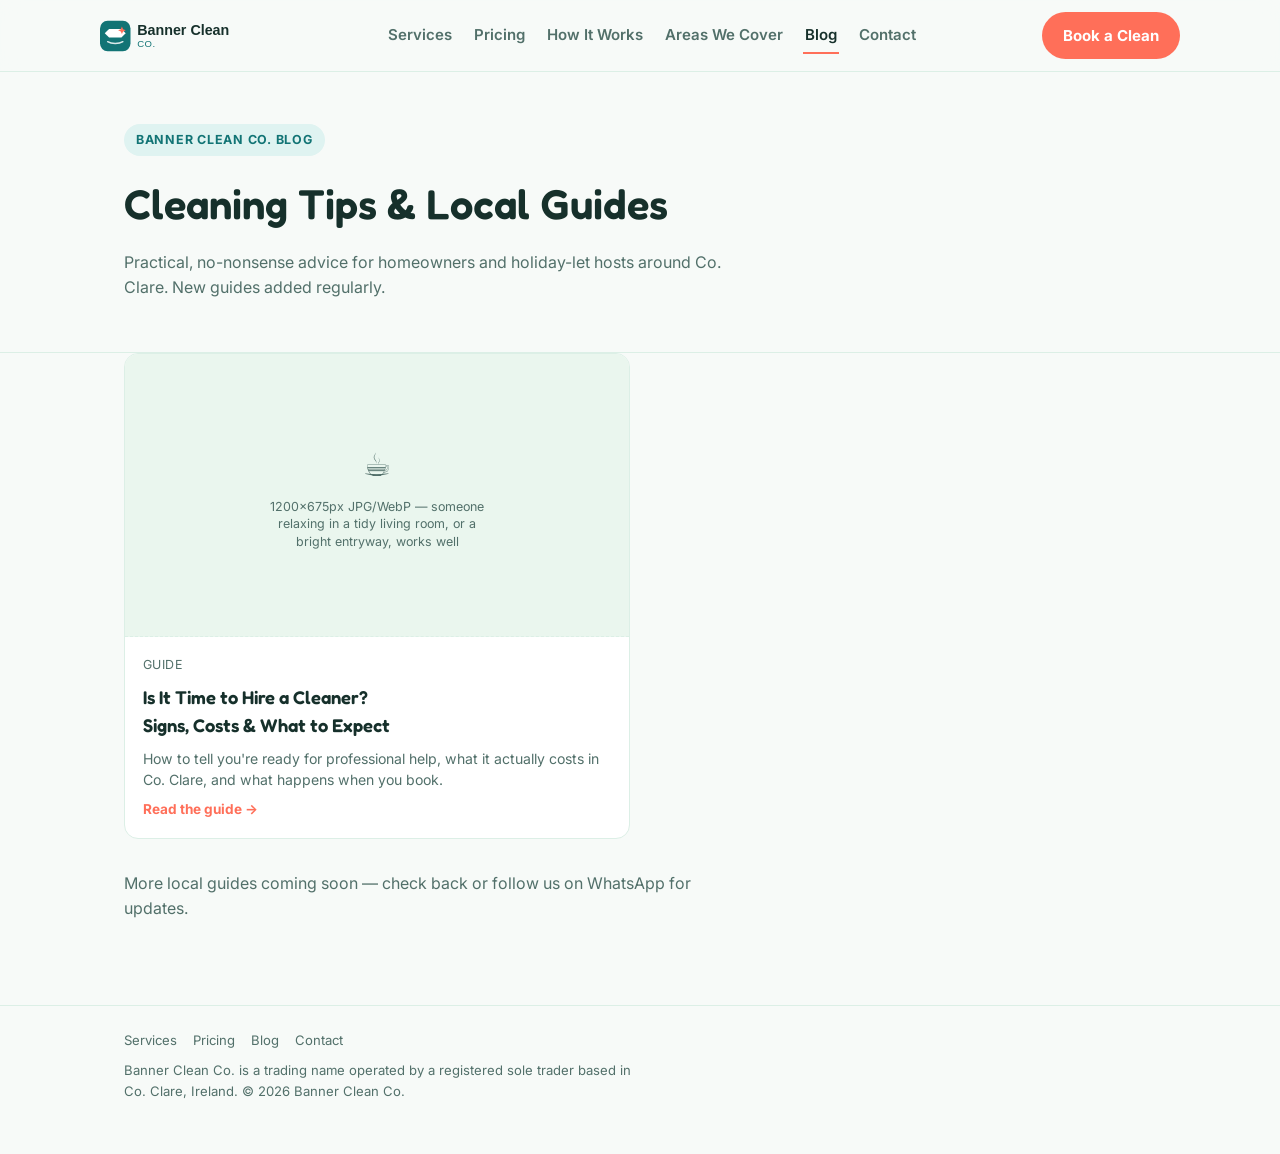
==== blog/index.html @ 98cdf92d "Add files via upload v1" ====
<!doctype html>
<html lang="en-IE">
<head>
<meta charset="utf-8">
<meta name="viewport" content="width=device-width, initial-scale=1">
<title>Cleaning Tips &amp; Local Guides | Banner Clean Co. Blog</title>
<meta name="description" content="Practical cleaning tips and local guides for homeowners and holiday-let hosts in Co. Clare, from Banner Clean Co.">
<link rel="canonical" href="https://bannercleanco.net/blog/">
<meta name="robots" content="index, follow">

<meta property="og:type" content="website">
<meta property="og:site_name" content="Banner Clean Co.">
<meta property="og:title" content="Cleaning Tips & Local Guides | Banner Clean Co. Blog">
<meta property="og:description" content="Practical cleaning tips and local guides for homeowners and holiday-let hosts in Co. Clare.">
<meta property="og:url" content="https://bannercleanco.net/blog/">

<link rel="icon" type="image/svg+xml" href="../assets/logo-mark.svg">
<link rel="preconnect" href="https://fonts.googleapis.com">
<link rel="preconnect" href="https://fonts.gstatic.com" crossorigin>
<link href="https://fonts.googleapis.com/css2?family=Fredoka:wght@500;600;700&family=Inter:wght@400;500;600;700&display=swap" rel="stylesheet">
<link rel="stylesheet" href="../assets/style.css">
</head>
<body>

<header class="site">
  <div class="wrap nav">
    <a href="../index.html" class="brand plain">
      <img src="../assets/logo.svg" alt="Banner Clean Co. logo" width="170" height="40">
    </a>
    <nav class="links" id="primaryNav" aria-label="Primary">
      <a href="../index.html#services">Services</a>
      <a href="../index.html#pricing">Pricing</a>
      <a href="../index.html#how-it-works">How It Works</a>
      <a href="../index.html#area">Areas We Cover</a>
      <a href="index.html" class="active">Blog</a>
      <a href="../index.html#contact">Contact</a>
    </nav>
    <div class="nav-actions">
      <a href="../index.html#pricing" class="btn btn-primary">Book a Clean</a>
      <button type="button" id="navToggle" class="nav-toggle" aria-expanded="false" aria-controls="primaryNav" aria-label="Open menu">☰</button>
    </div>
  </div>
</header>

<main>
  <section style="border-top:0; padding-bottom:20px;">
    <div class="wrap">
      <span class="kicker">Banner Clean Co. Blog</span>
      <h1 style="font-size:clamp(1.9rem,4vw,2.6rem);">Cleaning Tips &amp; Local Guides</h1>
      <p class="section-sub" style="margin-top:14px;">Practical, no-nonsense advice for homeowners and holiday-let hosts around Co. Clare. New guides added regularly.</p>
    </div>
  </section>

  <section style="padding-top:0;">
    <div class="wrap">
      <div class="blog-grid">
        <a class="blog-card" href="is-it-time-to-hire-a-cleaner-clare.html">
          <div class="img-placeholder" role="img" aria-label="Placeholder cover image showing someone relaxing in a clean, bright living room">
            <span class="ph-icon">☕</span>
            <small>1200×675px JPG/WebP — someone relaxing in a tidy living room, or a bright entryway, works well</small>
          </div>
          <div class="blog-card-body">
            <div class="blog-meta">Guide</div>
            <h2 style="font-size:1.15rem;">Is It Time to Hire a Cleaner? Signs, Costs &amp; What to Expect</h2>
            <p>How to tell you're ready for professional help, what it actually costs in Co. Clare, and what happens when you book.</p>
            <span class="read-more">Read the guide →</span>
          </div>
        </a>
      </div>
      <p class="section-sub" style="margin-top:32px;">More local guides coming soon — check back or follow us on WhatsApp for updates.</p>
    </div>
  </section>
</main>

<footer class="site" style="padding-bottom:40px;">
  <div class="wrap">
    <div>
      <div class="foot-links">
        <a href="../index.html#services">Services</a>
        <a href="../index.html#pricing">Pricing</a>
        <a href="index.html">Blog</a>
        <a href="../index.html#contact">Contact</a>
      </div>
      <p class="legal">Banner Clean Co. is a trading name operated by a registered sole trader based in Co. Clare, Ireland. &copy; <span id="year"></span> Banner Clean Co.</p>
    </div>
  </div>
</footer>
<script src="../assets/nav.js"></script>
<script>document.getElementById("year").textContent = new Date().getFullYear();</script>
</body>
</html>
---- assets/style.css ----
/* ==========================================================================
   Banner Clean Co. — shared site styles
   ========================================================================== */

:root{
  --bg:#F7FAF8;
  --surface:#FFFFFF;
  --surface-2:#EAF6EE;
  --text:#16302B;
  --text-muted:#52706A;
  --accent:#FF6F59;
  --accent-strong:#E85A45;
  --accent-contrast:#FFFFFF;
  --secondary:#127475;
  --secondary-soft:#DFF3F1;
  --danger:#C0392B;
  --danger-soft:#FBE4E1;
  --border:#DCEFE6;
  --shadow: 0 12px 30px -18px rgba(22,48,43,0.35);
  --radius-lg:22px;
  --radius-md:14px;
  --radius-sm:9px;
}

*{ box-sizing:border-box; }
html{ -webkit-text-size-adjust:100%; scroll-behavior:smooth; overflow-x:hidden; }
body{ overflow-x:hidden; }
/* keep the sticky header from covering a section's heading when jumping to an anchor */
section, .article-head{ scroll-margin-top:96px; }
body{
  margin:0;
  background:var(--bg);
  color:var(--text);
  font-family:"Inter", system-ui, -apple-system, "Segoe UI", sans-serif;
  line-height:1.55;
  -webkit-font-smoothing:antialiased;
}
h1,h2,h3,.display{
  font-family:"Fredoka","Inter",system-ui,sans-serif;
  font-weight:600;
  text-wrap:balance;
  margin:0;
  color:var(--text);
}
p{ margin:0 0 1em; }
a{ color:var(--secondary); }
a.plain{ color:inherit; text-decoration:none; }
button{ font-family:inherit; }
img,svg{ max-width:100%; display:block; }
:focus-visible{ outline:3px solid var(--accent); outline-offset:2px; border-radius:6px; }

.wrap{ max-width:1080px; margin:0 auto; padding:0 24px; }
.visually-hidden{ position:absolute; width:1px; height:1px; overflow:hidden; clip:rect(0,0,0,0); white-space:nowrap; }

@media (prefers-reduced-motion: reduce){
  html{ scroll-behavior:auto; }
  *{ animation-duration:0.001ms !important; transition-duration:0.001ms !important; }
}

/* ---------- Nav ---------- */
header.site{
  position:sticky; top:0; z-index:40;
  background:color-mix(in srgb, var(--bg) 90%, transparent);
  backdrop-filter:blur(10px);
  border-bottom:1px solid var(--border);
}
.nav{ display:flex; align-items:center; justify-content:space-between; padding:12px 0; gap:16px; }
.brand{ display:flex; align-items:center; gap:10px; text-decoration:none; }
.brand img{ height:38px; width:auto; }
nav.links{ display:flex; gap:18px; }
nav.links a{ text-decoration:none; font-weight:600; font-size:0.94rem; color:var(--text-muted); padding:6px 2px; border-bottom:2px solid transparent; white-space:nowrap; }
nav.links a:hover, nav.links a.active{ color:var(--text); border-color:var(--accent); }
.nav-actions{ display:flex; align-items:center; gap:10px; }
.nav-toggle{
  display:none; background:none; border:1px solid var(--border); border-radius:10px;
  width:42px; height:42px; align-items:center; justify-content:center;
  font-size:1.35rem; line-height:1; cursor:pointer; color:var(--text); flex:0 0 auto;
}
.cart-btn-label{ display:inline; }

.btn{
  display:inline-flex; align-items:center; justify-content:center; gap:8px;
  border-radius:999px; border:1px solid transparent; cursor:pointer; text-decoration:none;
  font-weight:700; font-size:0.94rem; padding:11px 20px; white-space:nowrap;
  transition:transform 0.15s ease, background 0.15s ease, border-color .15s ease;
}
.btn:active{ transform:scale(0.97); }
.btn-primary{ background:var(--accent); color:var(--accent-contrast); }
.btn-primary:hover{ background:var(--accent-strong); }
.btn-ghost{ background:transparent; color:var(--text); border-color:var(--border); }
.btn-ghost:hover{ border-color:var(--accent); }
.btn-sm{ padding:7px 13px; font-size:0.82rem; }
.btn-block{ width:100%; }
.btn[disabled]{ opacity:0.5; cursor:not-allowed; }

.cart-btn{ position:relative; }
.cart-badge{
  position:absolute; top:-6px; right:-6px; background:var(--danger); color:#fff;
  font-size:0.68rem; font-weight:700; min-width:18px; height:18px; border-radius:999px;
  display:flex; align-items:center; justify-content:center; padding:0 4px;
}

/* ---------- Hero ---------- */
.hero{ padding:56px 0 48px; }
.hero-inner{ display:grid; grid-template-columns:1.05fr 0.95fr; gap:44px; align-items:center; }
.kicker{
  display:inline-block; font-size:0.78rem; font-weight:700; letter-spacing:0.06em; text-transform:uppercase;
  color:var(--secondary); background:var(--secondary-soft); padding:6px 12px; border-radius:999px; margin-bottom:16px;
}
.hero h1{ font-size:clamp(2rem, 4vw, 2.9rem); letter-spacing:-0.01em; }
.hero p.lead{ color:var(--text-muted); font-size:1.08rem; max-width:48ch; margin:16px 0 26px; }
.hero-actions{ display:flex; gap:14px; flex-wrap:wrap; }
.trust-row{ display:flex; flex-wrap:wrap; gap:10px 22px; margin-top:26px; font-size:0.85rem; color:var(--text-muted); }
.trust-row span{ display:flex; align-items:center; gap:6px; }
.trust-row span::before{ content:"✓"; color:var(--secondary); font-weight:700; }

/* image placeholder block — swap for a real <img> once you have photos */
.img-placeholder{
  border:2px dashed var(--border); border-radius:var(--radius-lg); background:var(--surface-2);
  display:flex; flex-direction:column; align-items:center; justify-content:center; text-align:center;
  color:var(--text-muted); gap:8px; padding:24px; aspect-ratio:4/3; width:100%;
}
.img-placeholder .ph-icon{ font-size:2rem; }
.img-placeholder small{ max-width:28ch; font-size:0.78rem; line-height:1.4; }

/* ---------- Generic sections ---------- */
section{ padding:52px 0; border-top:1px solid var(--border); }
.section-title{ font-size:clamp(1.5rem,2.6vw,2rem); letter-spacing:-0.01em; margin-bottom:10px; }
.section-sub{ color:var(--text-muted); margin-bottom:32px; max-width:60ch; }

/* ---------- Service / pricing cards ---------- */
.cards-grid{ display:grid; grid-template-columns:repeat(2,1fr); gap:18px; }
.svc-card{
  background:var(--surface); border:1px solid var(--border); border-radius:var(--radius-md);
  padding:22px; display:flex; flex-direction:column; gap:10px;
}
.svc-card h3{ font-size:1.08rem; }
.svc-card p{ color:var(--text-muted); font-size:0.92rem; margin:0; }
.price-line{ display:flex; justify-content:space-between; align-items:center; margin-top:auto; padding-top:8px; border-top:1px dashed var(--border); gap:10px; }
.svc-card .price{ font-weight:700; font-family:"Fredoka",sans-serif; color:var(--secondary); }

.option-row{ display:flex; align-items:center; padding:10px 0; border-bottom:1px solid var(--border); gap:14px; }
.option-row:last-child{ border-bottom:0; }
.option-row > div:first-child{ flex:1 1 auto; min-width:0; }
.option-name{ font-weight:600; font-size:0.95rem; }
.option-desc{ color:var(--text-muted); font-size:0.82rem; margin-top:2px; }
.option-price{ font-weight:700; white-space:nowrap; font-family:"Fredoka",sans-serif; flex:0 0 64px; text-align:right; }
.option-row .btn{ flex:0 0 auto; min-width:148px; }

.bundle-card{
  background:linear-gradient(160deg, var(--secondary-soft), var(--surface) 60%);
  border:1px solid var(--border); border-radius:var(--radius-lg); padding:22px;
}
.bundle-card h3{ font-size:1.1rem; margin-bottom:6px; }
.bundle-card .save-tag{ display:inline-block; background:var(--accent); color:#fff; font-size:0.72rem; font-weight:700; padding:3px 10px; border-radius:999px; margin-bottom:10px; }

.steps-grid{ display:grid; grid-template-columns:repeat(3,1fr); gap:20px; }
.step-card{ background:var(--surface); border:1px solid var(--border); border-radius:var(--radius-md); padding:22px; display:flex; flex-direction:column; gap:10px; }
.step-num{ width:32px; height:32px; border-radius:50%; background:var(--secondary-soft); color:var(--secondary); font-weight:700; font-family:"Fredoka",sans-serif; display:flex; align-items:center; justify-content:center; font-size:0.9rem; }
.step-card p{ color:var(--text-muted); font-size:0.94rem; margin:0; }

.area-tags{ display:flex; flex-wrap:wrap; gap:8px; }
.area-tags span{ background:var(--surface-2); color:var(--secondary); border-radius:999px; padding:6px 14px; font-size:0.86rem; font-weight:600; }

/* ---------- Blog teaser + listing ---------- */
.blog-grid{ display:grid; grid-template-columns:repeat(2,1fr); gap:20px; }
.blog-card{ background:var(--surface); border:1px solid var(--border); border-radius:var(--radius-md); overflow:hidden; text-decoration:none; color:inherit; display:flex; flex-direction:column; }
.blog-card .img-placeholder{ border-radius:0; border-width:0 0 1px; aspect-ratio:16/9; }
.blog-card .blog-card-body{ padding:18px; display:flex; flex-direction:column; gap:8px; }
.blog-card h3{ font-size:1.02rem; }
.blog-card p{ color:var(--text-muted); font-size:0.88rem; margin:0; }
.blog-card .read-more{ font-weight:700; color:var(--accent); font-size:0.85rem; margin-top:auto; }
.blog-meta{ font-size:0.78rem; color:var(--text-muted); text-transform:uppercase; letter-spacing:0.04em; }

/* ---------- Article prose ---------- */
.article-head{ padding:44px 0 20px; }
.article-head .kicker{ margin-bottom:14px; }
.article-head h1{ font-size:clamp(1.9rem,4vw,2.6rem); }
.article-meta{ color:var(--text-muted); font-size:0.88rem; margin-top:14px; }
.prose{ max-width:72ch; margin:0 auto; }
.prose h2{ font-size:1.4rem; margin-top:2.2em; margin-bottom:0.6em; }
.prose h3{ font-size:1.12rem; margin-top:1.6em; margin-bottom:0.5em; }
.prose p{ margin-bottom:1.1em; }
.prose ul, .prose ol{ margin:0 0 1.2em; padding-left:1.3em; }
.prose li{ margin-bottom:0.5em; }
.prose a{ text-decoration:underline; text-underline-offset:2px; }
.prose blockquote{ border-left:3px solid var(--secondary); margin:1.6em 0; padding:2px 0 2px 18px; color:var(--text-muted); font-style:italic; }
.prose .img-placeholder{ margin:1.6em 0; }
.cta-box{ background:var(--surface-2); border:1px solid var(--border); border-radius:var(--radius-md); padding:22px; margin:2em 0; display:flex; flex-wrap:wrap; align-items:center; gap:16px; justify-content:space-between; }
.cta-box p{ margin:0; font-weight:600; }

/* ---------- Cart bar (mobile-first sticky) ---------- */
.cart-bar{
  position:fixed; left:0; right:0; bottom:0; z-index:50;
  background:var(--surface); border-top:1px solid var(--border);
  box-shadow:0 -12px 24px -20px rgba(0,0,0,0.35);
  padding:12px 20px; display:none; align-items:center; justify-content:space-between; gap:14px;
  padding-bottom:calc(12px + env(safe-area-inset-bottom, 0px));
}
.cart-bar.show{ display:flex; }
.cart-bar-total{ font-weight:700; }
.cart-bar-total small{ display:block; color:var(--text-muted); font-weight:500; font-size:0.75rem; }

/* ---------- Modal / overlay ---------- */
.overlay{
  position:fixed; inset:0; background:rgba(15,30,26,0.5); backdrop-filter:blur(2px);
  display:none; align-items:flex-end; justify-content:center; z-index:60; padding:0;
}
.overlay.show{ display:flex; }
.panel{
  background:var(--bg); width:100%; max-width:520px; max-height:92vh; overflow-y:auto;
  border-radius:22px 22px 0 0; padding:24px; box-shadow:var(--shadow);
  padding-bottom:calc(24px + env(safe-area-inset-bottom, 0px));
}
@media (min-width:640px){
  .overlay{ align-items:center; padding:24px; }
  .panel{ border-radius:var(--radius-lg); padding-bottom:24px; }
}
.panel-head{ display:flex; align-items:center; justify-content:space-between; margin-bottom:18px; }
.panel-head h2{ font-size:1.3rem; }
.icon-btn{ background:none; border:0; cursor:pointer; font-size:1.3rem; color:var(--text-muted); line-height:1; padding:4px; }
.icon-btn:hover{ color:var(--text); }

.svc-picker-group{ margin-bottom:22px; }
.svc-picker-group h4{ font-size:0.8rem; text-transform:uppercase; letter-spacing:0.05em; color:var(--secondary); margin-bottom:10px; }
.svc-pick-row{ display:flex; justify-content:space-between; align-items:center; gap:10px; padding:10px 0; border-bottom:1px solid var(--border); }
.svc-pick-row:last-child{ border-bottom:0; }
.svc-pick-name{ font-weight:600; font-size:0.92rem; }
.svc-pick-price{ color:var(--text-muted); font-size:0.82rem; }
.qty-stepper{ display:flex; align-items:center; border:1px solid var(--border); border-radius:999px; }
.qty-stepper button{ width:32px; height:32px; border:0; background:transparent; cursor:pointer; font-size:1.05rem; color:var(--text); }
.qty-stepper span{ min-width:18px; text-align:center; font-weight:700; font-size:0.88rem; }

.cart-line{ display:flex; gap:12px; padding:12px 0; border-bottom:1px solid var(--border); align-items:center; }
.cart-line-name{ font-weight:600; font-size:0.95rem; }
.cart-line-price{ color:var(--text-muted); font-size:0.85rem; }
.cart-line-remove{ background:none; border:0; color:var(--danger); font-size:0.8rem; font-weight:700; cursor:pointer; padding:0; }
.cart-empty{ color:var(--text-muted); text-align:center; padding:32px 0; }

.totals-row{ display:flex; justify-content:space-between; padding:6px 0; font-size:0.95rem; }
.totals-row.grand{ font-weight:700; font-size:1.1rem; border-top:1px solid var(--border); margin-top:8px; padding-top:14px; }

.field{ margin-bottom:16px; }
.field label{ display:block; font-weight:600; font-size:0.88rem; margin-bottom:6px; }
.field input, .field textarea{
  width:100%; padding:11px 13px; border-radius:var(--radius-sm); border:1px solid var(--border);
  background:var(--surface); color:var(--text); font-size:0.95rem; font-family:inherit;
}
.field input:focus, .field textarea:focus{ border-color:var(--accent); }
.field.error input, .field.error textarea{ border-color:var(--danger); }
.field .err-msg{ color:var(--danger); font-size:0.78rem; margin-top:4px; display:none; }
.field.error .err-msg{ display:block; }
textarea{ resize:vertical; min-height:64px; }
.field-hint{ color:var(--text-muted); font-size:0.78rem; margin-top:4px; }

.confirm-icon{
  width:56px; height:56px; border-radius:50%; background:var(--secondary-soft); color:var(--secondary);
  display:flex; align-items:center; justify-content:center; font-size:1.6rem; margin-bottom:14px;
}
.confirm-order-num{
  background:var(--surface-2); border-radius:var(--radius-sm); padding:12px 14px; margin:14px 0;
  display:flex; justify-content:space-between; align-items:center;
}
.confirm-order-num .val{ font-weight:700; font-size:1.05rem; font-family:"Fredoka",sans-serif; }

/* ---------- Contact / footer ---------- */
.contact-grid{ display:grid; grid-template-columns:repeat(2,1fr); gap:20px; }
.contact-card{ background:var(--surface); border:1px solid var(--border); border-radius:var(--radius-md); padding:20px; }
.contact-card h3{ font-size:0.82rem; text-transform:uppercase; letter-spacing:0.05em; color:var(--secondary); font-weight:700; margin-bottom:8px; }
.contact-card p{ margin:0; font-size:0.98rem; }
.whatsapp-link{ color:var(--accent); font-weight:700; text-decoration:none; }
.whatsapp-link:hover{ text-decoration:underline; }

footer.site{ border-top:1px solid var(--border); padding:24px 0 90px; color:var(--text-muted); font-size:0.82rem; }
footer.site .wrap{ display:flex; justify-content:space-between; gap:16px; flex-wrap:wrap; }
footer.site .foot-links{ display:flex; gap:16px; flex-wrap:wrap; }
footer.site .foot-links a{ color:var(--text-muted); text-decoration:none; }
footer.site .foot-links a:hover{ color:var(--text); }
footer.site .legal{ max-width:64ch; margin-top:10px; }

@media (max-width:960px){
  .hero-inner{ grid-template-columns:1fr; }
  .cards-grid{ grid-template-columns:1fr; }
  .steps-grid{ grid-template-columns:1fr; }
  .contact-grid{ grid-template-columns:1fr; }
  .blog-grid{ grid-template-columns:1fr; }

  /* ---- mobile nav: collapsible dropdown instead of a hidden menu ---- */
  .nav{ flex-wrap:wrap; }
  .nav-toggle{ display:inline-flex; order:3; }
  .nav-actions{ order:2; gap:8px; }
  .nav-actions .btn-primary{ display:none; } /* "Book a Clean" — reachable via the Pricing link in the menu */
  .cart-btn-label{ display:none; } /* keep just the basket icon + badge to save space */
  nav.links{
    display:none;
    flex-direction:column;
    width:100%;
    order:4;
    gap:0;
    margin-top:10px;
    padding-top:6px;
    border-top:1px solid var(--border);
  }
  nav.links.open{ display:flex; }
  nav.links a{ padding:13px 4px; border-bottom:1px solid var(--border); }
  nav.links a:last-child{ border-bottom:0; }
}

@media (max-width:420px){
  .brand img{ height:32px; }
}

/* ---- pricing rows: stack the button on its own line on narrow phones ---- */
@media (max-width:560px){
  .option-row{ flex-wrap:wrap; row-gap:10px; }
  .option-row > div:first-child{ flex:1 1 100%; }
  .option-price{ flex:0 0 auto; text-align:left; }
  .option-row .btn{ flex:1 1 auto; min-width:0; margin-left:auto; }
}
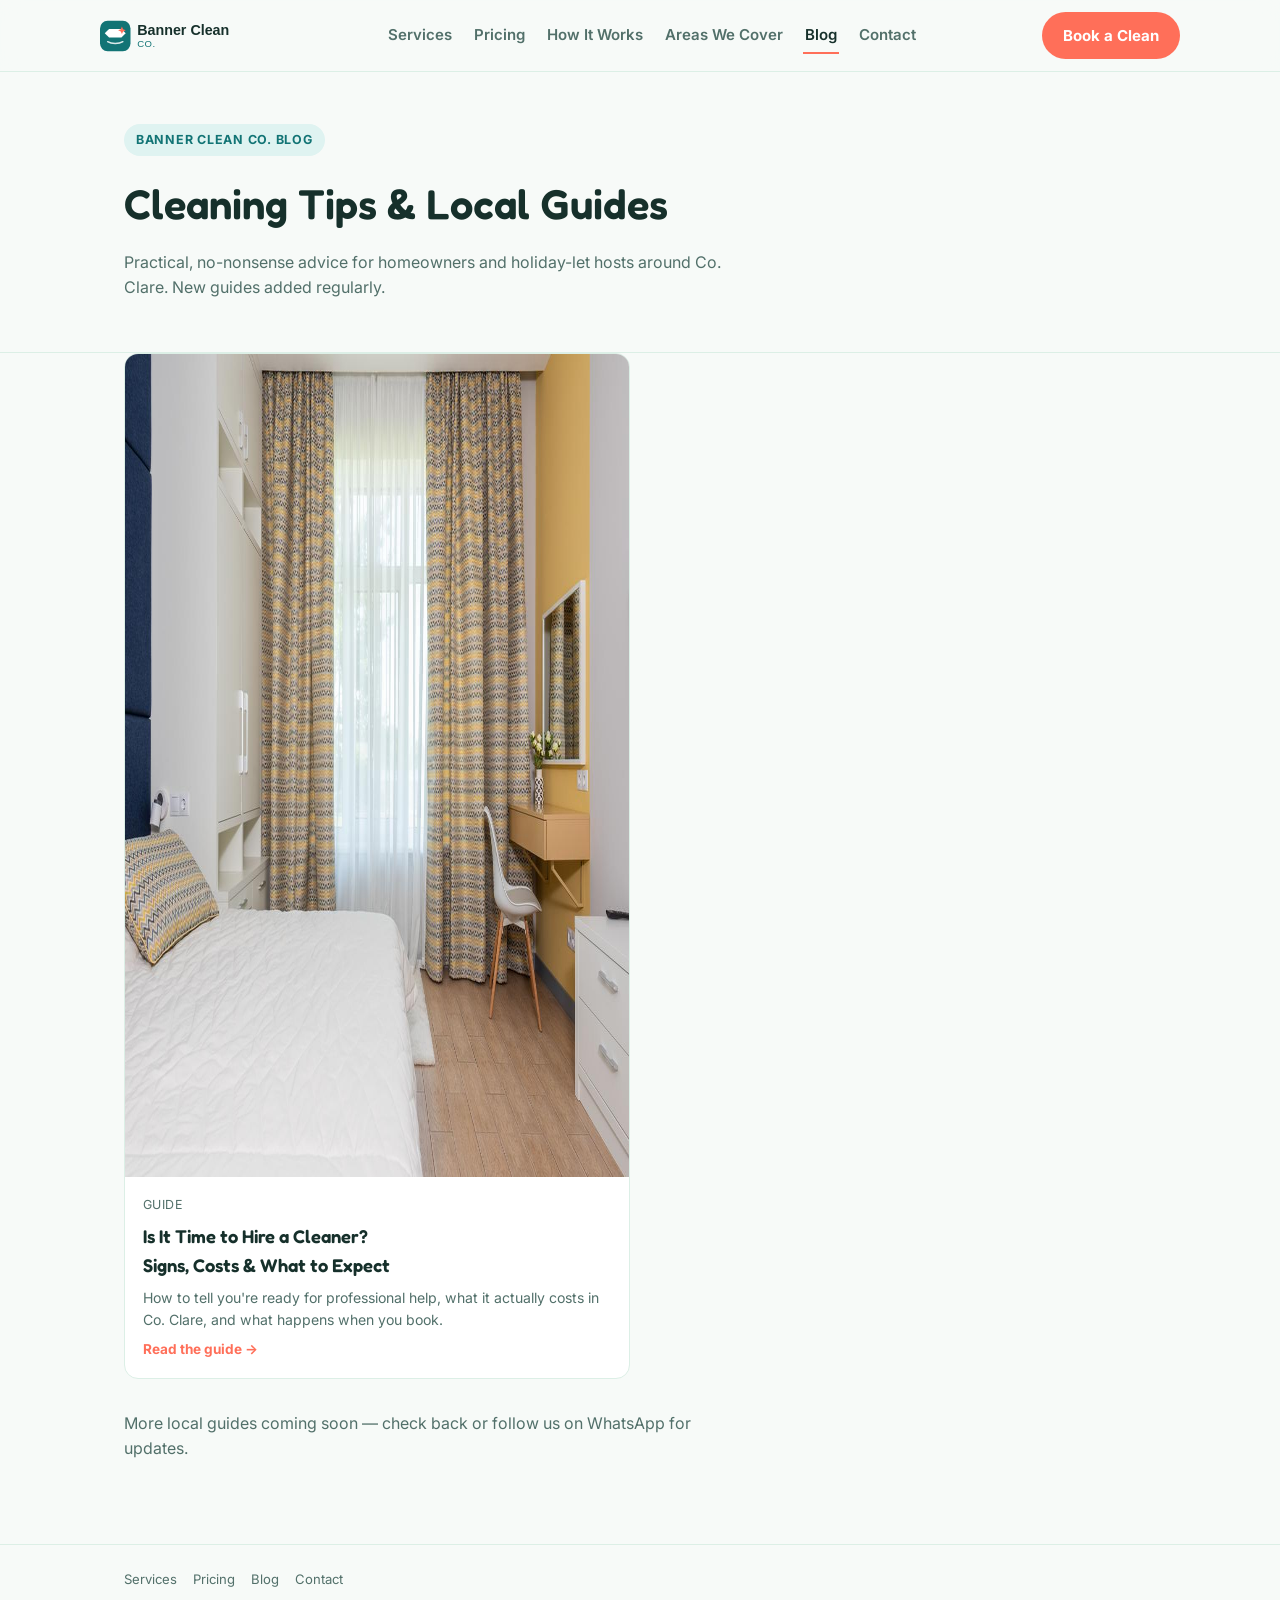
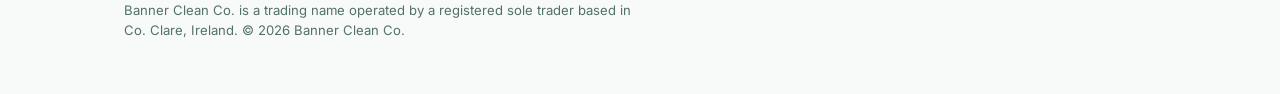
==== commit 54bd770a: "Add files via upload" ====
--- a/blog/index.html
+++ b/blog/index.html
@@ -55,10 +55,7 @@
     <div class="wrap">
       <div class="blog-grid">
         <a class="blog-card" href="is-it-time-to-hire-a-cleaner-clare.html">
-          <div class="img-placeholder" role="img" aria-label="Placeholder cover image showing someone relaxing in a clean, bright living room">
-            <span class="ph-icon">☕</span>
-            <small>1200×675px JPG/WebP — someone relaxing in a tidy living room, or a bright entryway, works well</small>
-          </div>
+          <img class="blog-card-photo" src="[data-uri]" width="1200" height="823" alt="Freshly cleaned, bright bedroom — the standard of clean Banner Clean Co. delivers across Co. Clare" title="Banner Clean Co. — is it time to hire a cleaner?" loading="lazy">
           <div class="blog-card-body">
             <div class="blog-meta">Guide</div>
             <h2 style="font-size:1.15rem;">Is It Time to Hire a Cleaner? Signs, Costs &amp; What to Expect</h2>
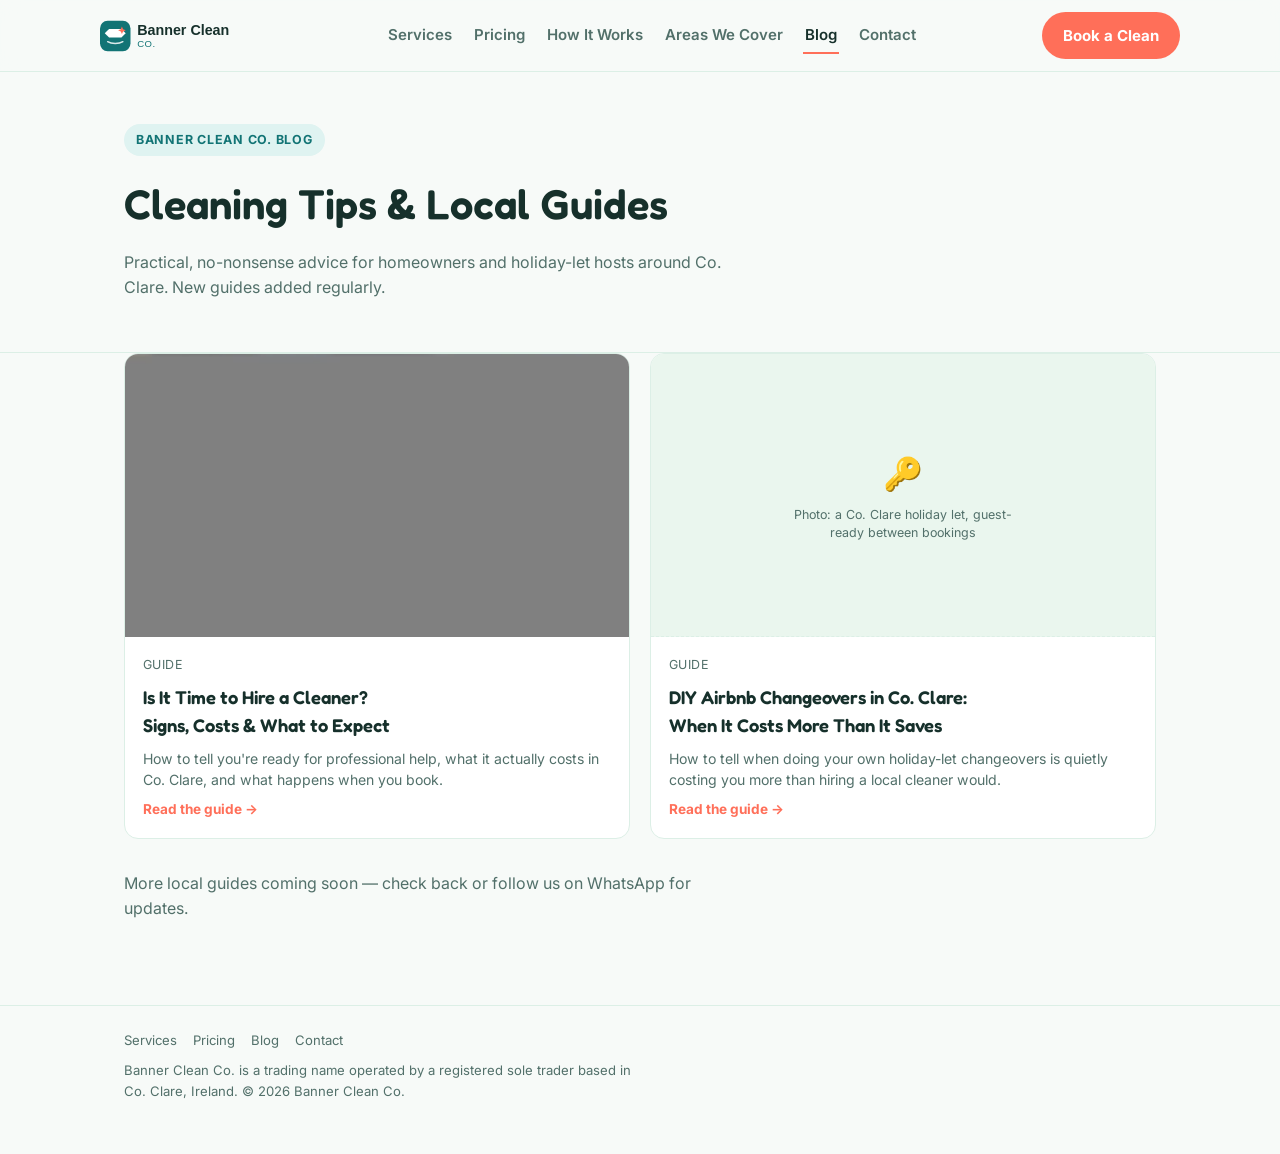
==== commit 0a4991bc: "Update index.html" ====
--- a/blog/index.html
+++ b/blog/index.html
@@ -55,11 +55,23 @@
     <div class="wrap">
       <div class="blog-grid">
         <a class="blog-card" href="is-it-time-to-hire-a-cleaner-clare.html">
-          <img class="blog-card-photo" src="[data-uri]" width="1200" height="823" alt="Freshly cleaned, bright bedroom — the standard of clean Banner Clean Co. delivers across Co. Clare" title="Banner Clean Co. — is it time to hire a cleaner?" loading="lazy">
+          <img class="blog-card-photo" src="[data-uri]" alt="Freshly cleaned, bright bedroom — the standard of clean Banner Clean Co. delivers across Co. Clare" title="Banner Clean Co. — is it time to hire a cleaner?" width="1200" height="823" loading="lazy">
           <div class="blog-card-body">
             <div class="blog-meta">Guide</div>
             <h2 style="font-size:1.15rem;">Is It Time to Hire a Cleaner? Signs, Costs &amp; What to Expect</h2>
             <p>How to tell you're ready for professional help, what it actually costs in Co. Clare, and what happens when you book.</p>
+            <span class="read-more">Read the guide →</span>
+          </div>
+        </a>
+        <a class="blog-card" href="airbnb-changeover-cleaning-costs-co-clare.html">
+          <div class="img-placeholder">
+            <span class="ph-icon">🔑</span>
+            <small>Photo: a Co. Clare holiday let, guest-ready between bookings</small>
+          </div>
+          <div class="blog-card-body">
+            <div class="blog-meta">Guide</div>
+            <h2 style="font-size:1.15rem;">DIY Airbnb Changeovers in Co. Clare: When It Costs More Than It Saves</h2>
+            <p>How to tell when doing your own holiday-let changeovers is quietly costing you more than hiring a local cleaner would.</p>
             <span class="read-more">Read the guide →</span>
           </div>
         </a>
--- a/assets/style.css
+++ b/assets/style.css
@@ -122,6 +122,20 @@
 }
 .img-placeholder .ph-icon{ font-size:2rem; }
 .img-placeholder small{ max-width:28ch; font-size:0.78rem; line-height:1.4; }
+
+/* real photos (embedded inline as data URIs — no separate image files/folders) */
+/* height:auto is required here to override the width/height HTML attributes on
+   the <img> tags (kept only to prevent layout shift before the image paints) —
+   without it the browser locks in the raw photo's own height and ignores aspect-ratio. */
+.hero-photo{
+  width:100%; height:auto; aspect-ratio:4/3; object-fit:cover; display:block;
+  border-radius:var(--radius-lg); box-shadow:var(--shadow);
+}
+.blog-card-photo{ width:100%; height:auto; aspect-ratio:16/9; object-fit:cover; display:block; }
+.article-cover-photo{
+  width:100%; height:auto; aspect-ratio:16/9; object-fit:cover; display:block;
+  border-radius:var(--radius-lg); margin:1.6em 0;
+}
 
 /* ---------- Generic sections ---------- */
 section{ padding:52px 0; border-top:1px solid var(--border); }
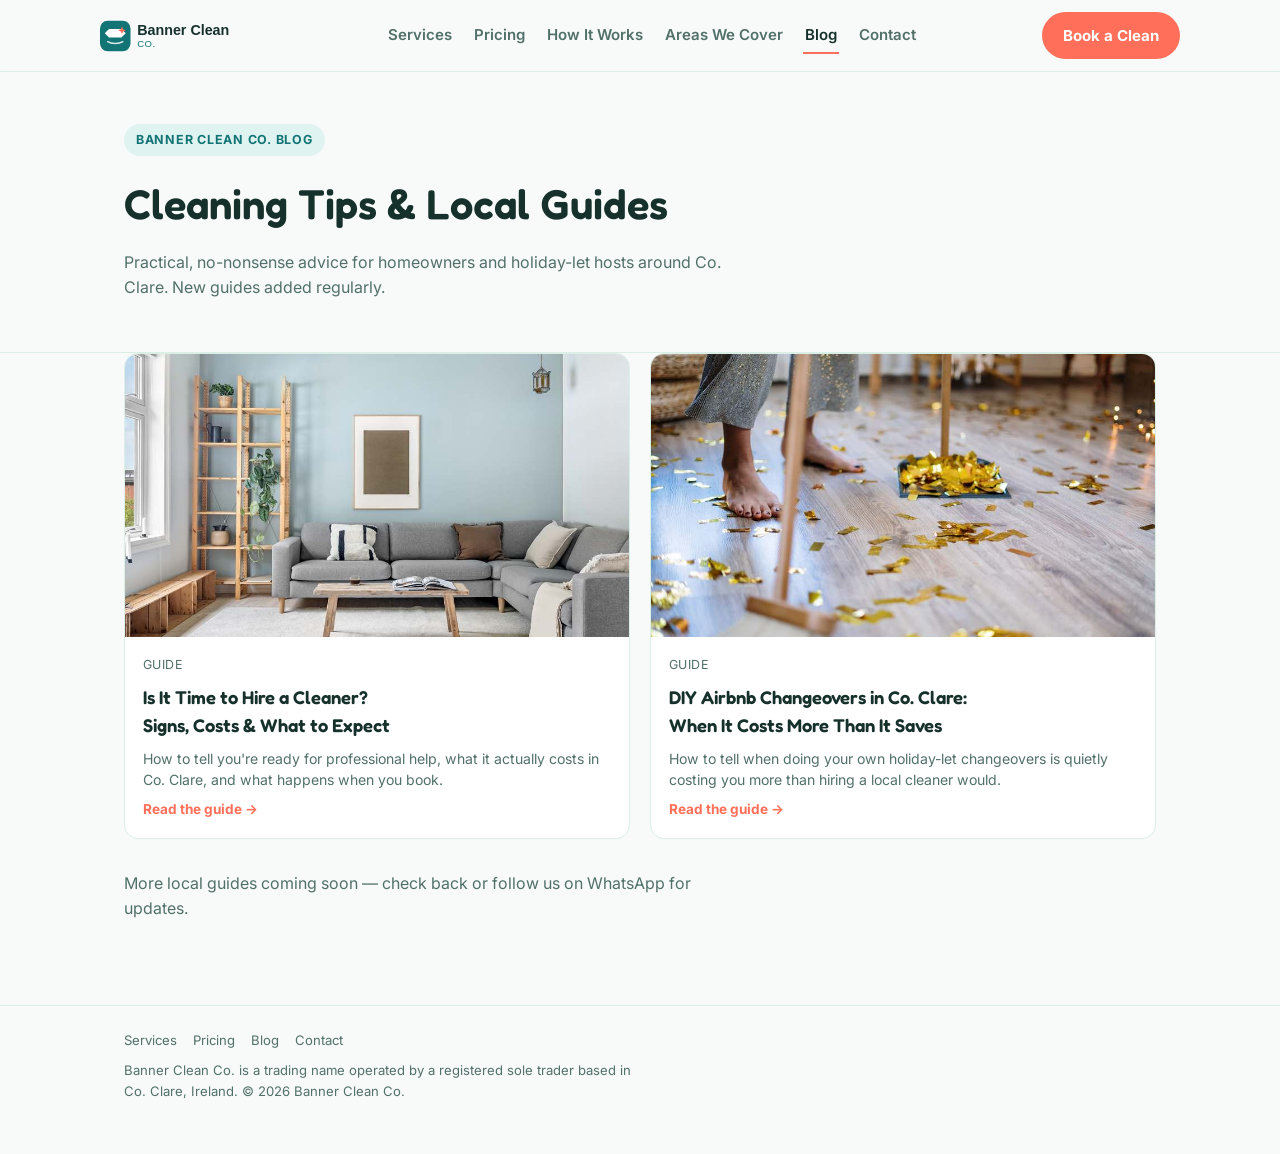
==== commit 864f6d4a: "Rename index to index.html" ====
--- a/blog/index.html
+++ b/blog/index.html
@@ -55,7 +55,7 @@
     <div class="wrap">
       <div class="blog-grid">
         <a class="blog-card" href="is-it-time-to-hire-a-cleaner-clare.html">
-          <img class="blog-card-photo" src="[data-uri]" alt="Freshly cleaned, bright bedroom — the standard of clean Banner Clean Co. delivers across Co. Clare" title="Banner Clean Co. — is it time to hire a cleaner?" width="1200" height="823" loading="lazy">
+          <img class="blog-card-photo" src="[data-uri]" alt="Bright, tidy living room — the standard of clean Banner Clean Co. delivers across Co. Clare" title="Banner Clean Co. — is it time to hire a cleaner?" width="900" height="600" loading="lazy">
           <div class="blog-card-body">
             <div class="blog-meta">Guide</div>
             <h2 style="font-size:1.15rem;">Is It Time to Hire a Cleaner? Signs, Costs &amp; What to Expect</h2>
@@ -64,10 +64,7 @@
           </div>
         </a>
         <a class="blog-card" href="airbnb-changeover-cleaning-costs-co-clare.html">
-          <div class="img-placeholder">
-            <span class="ph-icon">🔑</span>
-            <small>Photo: a Co. Clare holiday let, guest-ready between bookings</small>
-          </div>
+          <img class="blog-card-photo" src="[data-uri]" alt="Sweeping up after a stay — thorough changeover cleaning from Banner Clean Co." title="Banner Clean Co. — Airbnb changeover cleaning" width="900" height="600" loading="lazy">
           <div class="blog-card-body">
             <div class="blog-meta">Guide</div>
             <h2 style="font-size:1.15rem;">DIY Airbnb Changeovers in Co. Clare: When It Costs More Than It Saves</h2>
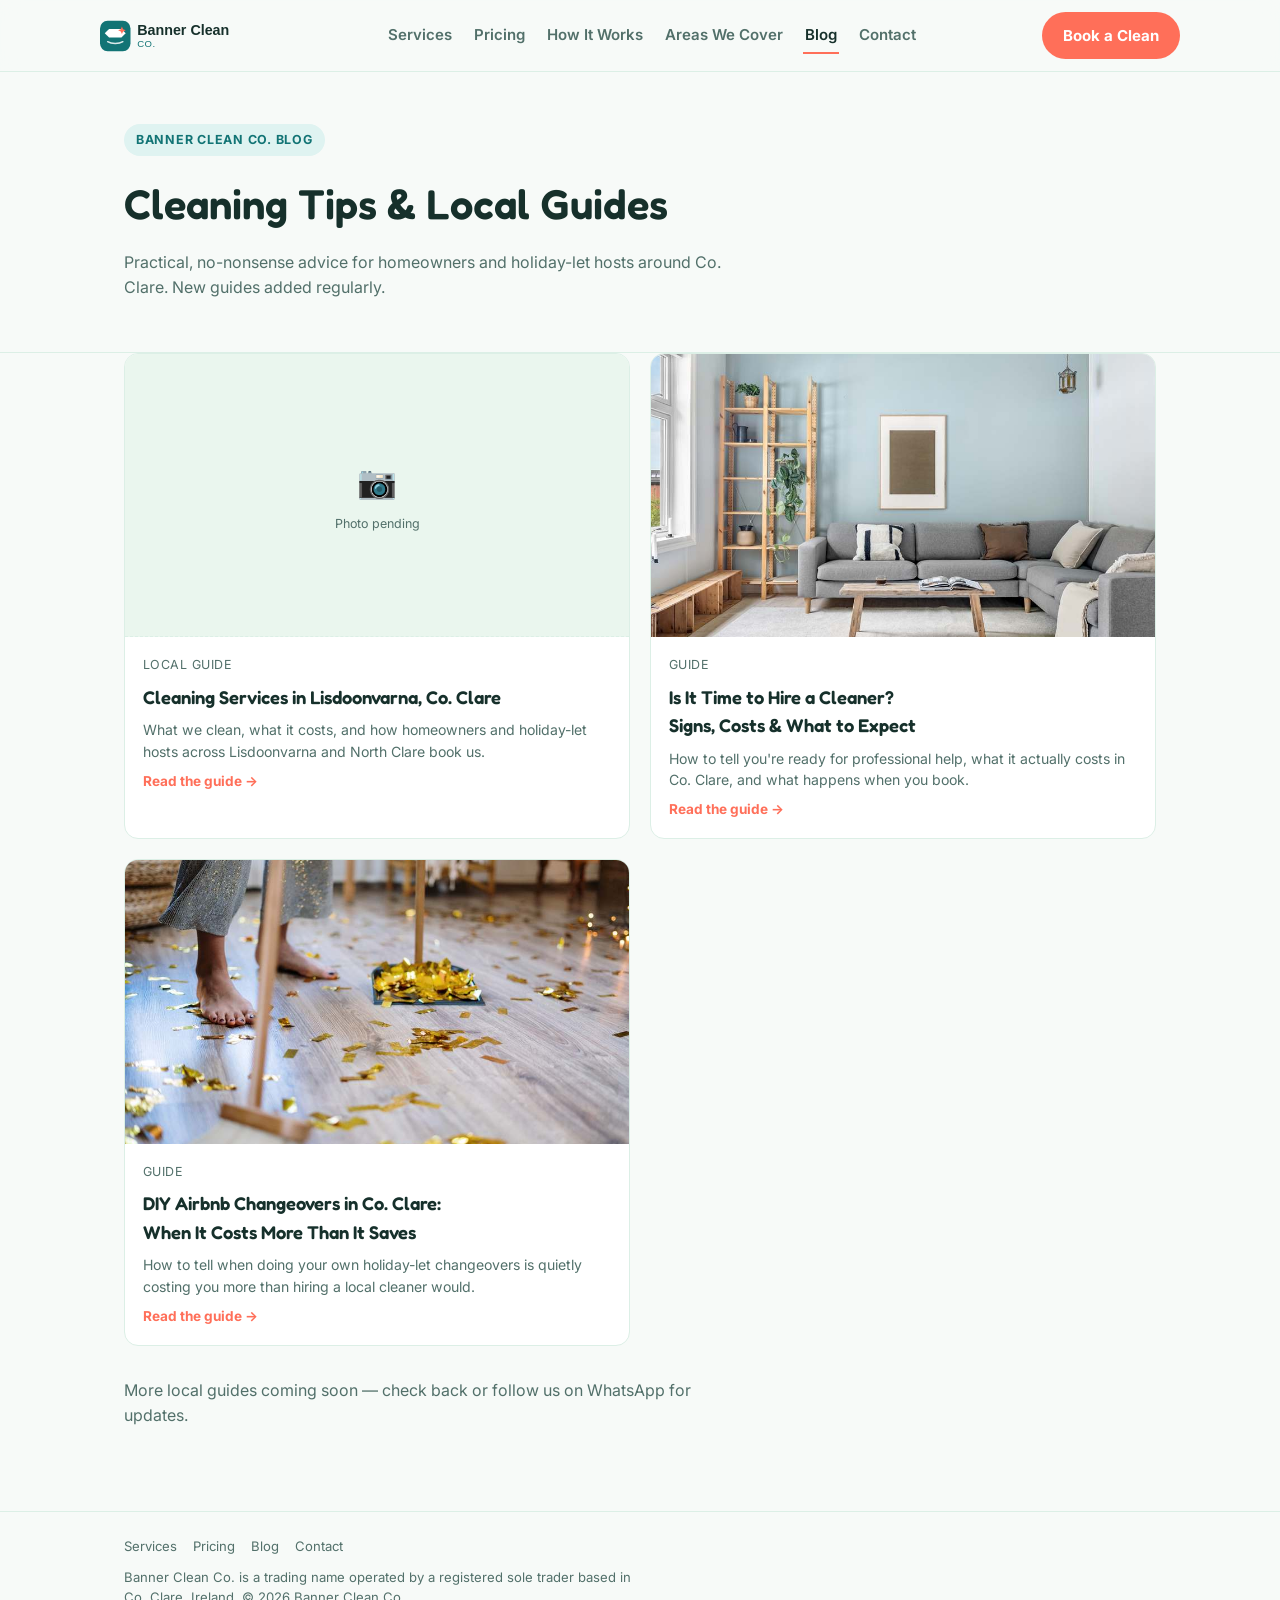
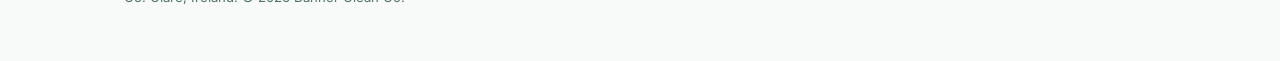
==== commit a28c5006: "Rename blog-index.html to index.html" ====
--- a/blog/index.html
+++ b/blog/index.html
@@ -54,6 +54,18 @@
   <section style="padding-top:0;">
     <div class="wrap">
       <div class="blog-grid">
+        <a class="blog-card" href="cleaning-services-lisdoonvarna.html">
+          <div class="img-placeholder" style="border-radius:0; border-width:0 0 1px; aspect-ratio:16/9;">
+            <span class="ph-icon">📷</span>
+            <small>Photo pending</small>
+          </div>
+          <div class="blog-card-body">
+            <div class="blog-meta">Local Guide</div>
+            <h2 style="font-size:1.15rem;">Cleaning Services in Lisdoonvarna, Co. Clare</h2>
+            <p>What we clean, what it costs, and how homeowners and holiday-let hosts across Lisdoonvarna and North Clare book us.</p>
+            <span class="read-more">Read the guide →</span>
+          </div>
+        </a>
         <a class="blog-card" href="is-it-time-to-hire-a-cleaner-clare.html">
           <img class="blog-card-photo" src="[data-uri]" alt="Bright, tidy living room — the standard of clean Banner Clean Co. delivers across Co. Clare" title="Banner Clean Co. — is it time to hire a cleaner?" width="900" height="600" loading="lazy">
           <div class="blog-card-body">
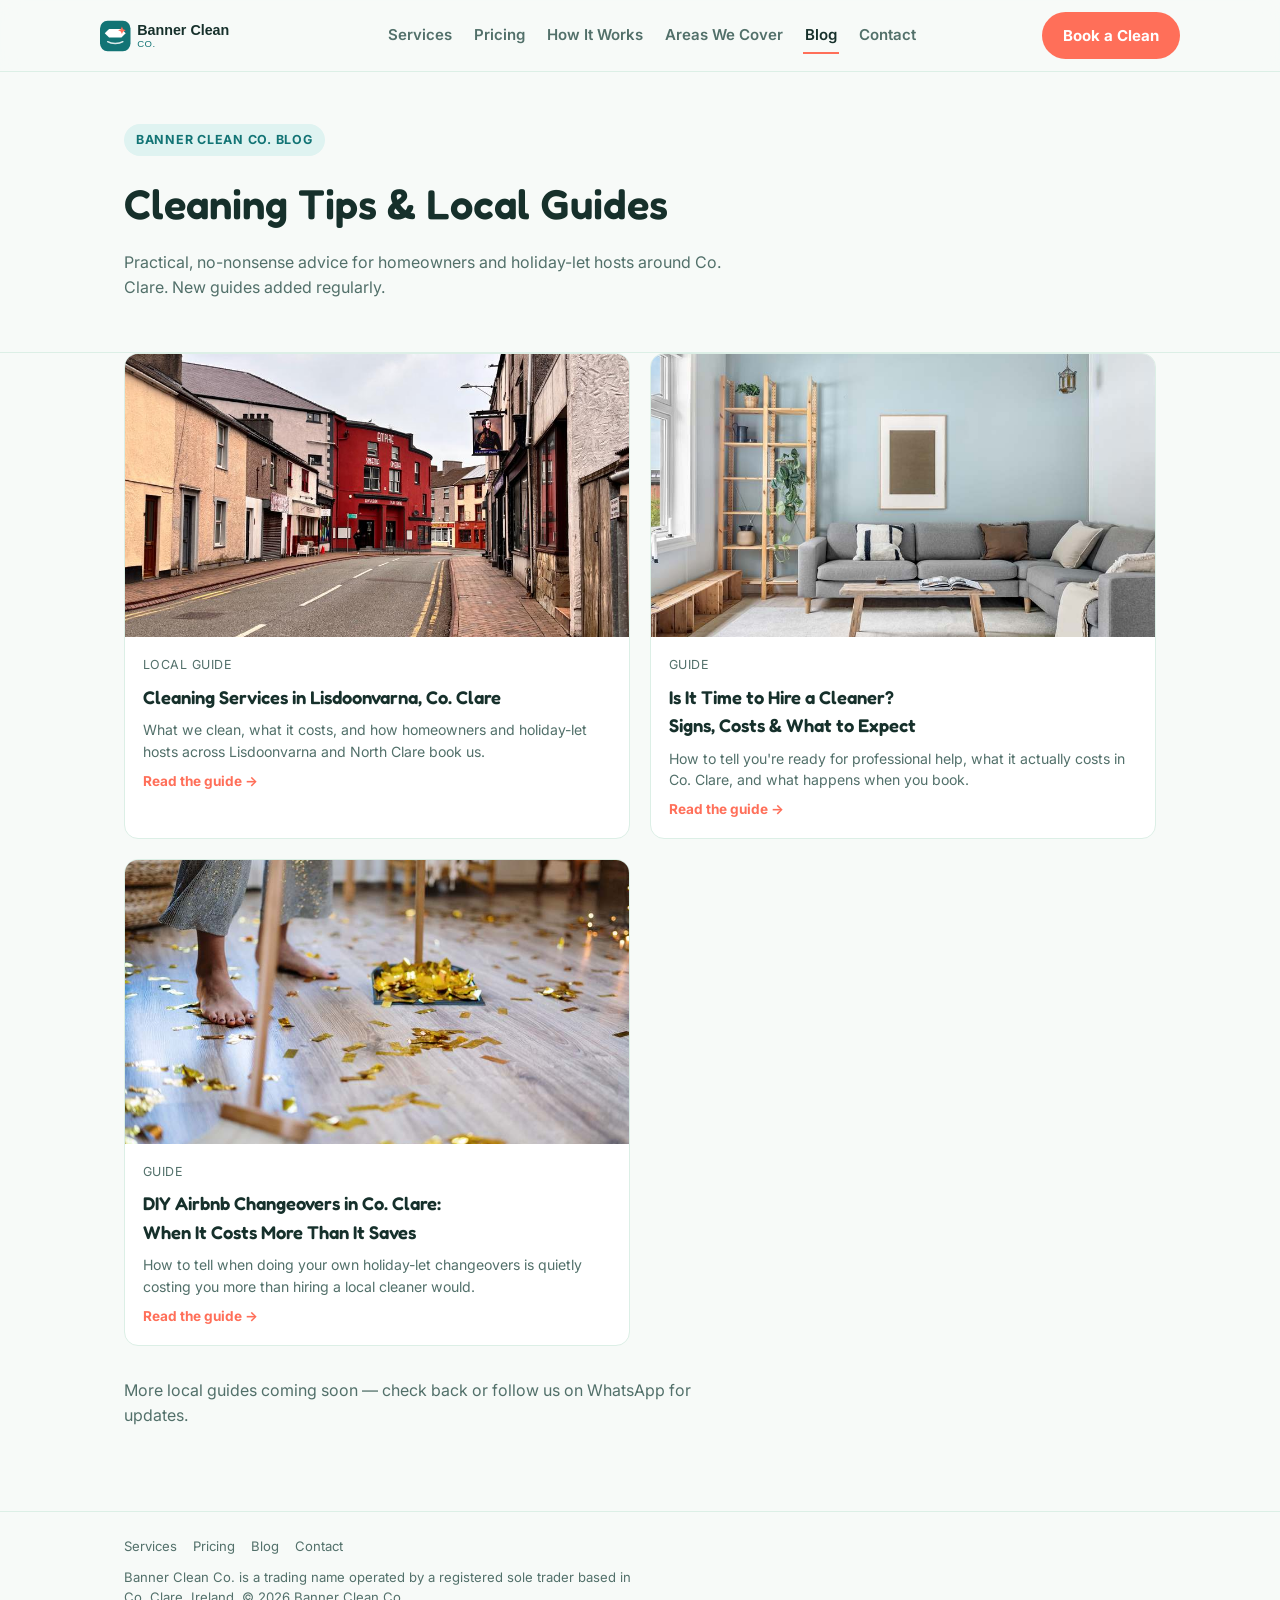
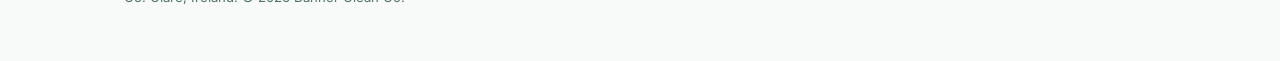
==== commit d68647d4: "Rename blog-index_1.html to index.html" ====
--- a/blog/index.html
+++ b/blog/index.html
@@ -55,10 +55,7 @@
     <div class="wrap">
       <div class="blog-grid">
         <a class="blog-card" href="cleaning-services-lisdoonvarna.html">
-          <div class="img-placeholder" style="border-radius:0; border-width:0 0 1px; aspect-ratio:16/9;">
-            <span class="ph-icon">📷</span>
-            <small>Photo pending</small>
-          </div>
+          <img class="blog-card-photo" src="[data-uri]" alt="Town street in Lisdoonvarna, Co. Clare" title="Banner Clean Co. — cleaning services in Lisdoonvarna" width="900" height="675" loading="lazy">
           <div class="blog-card-body">
             <div class="blog-meta">Local Guide</div>
             <h2 style="font-size:1.15rem;">Cleaning Services in Lisdoonvarna, Co. Clare</h2>
